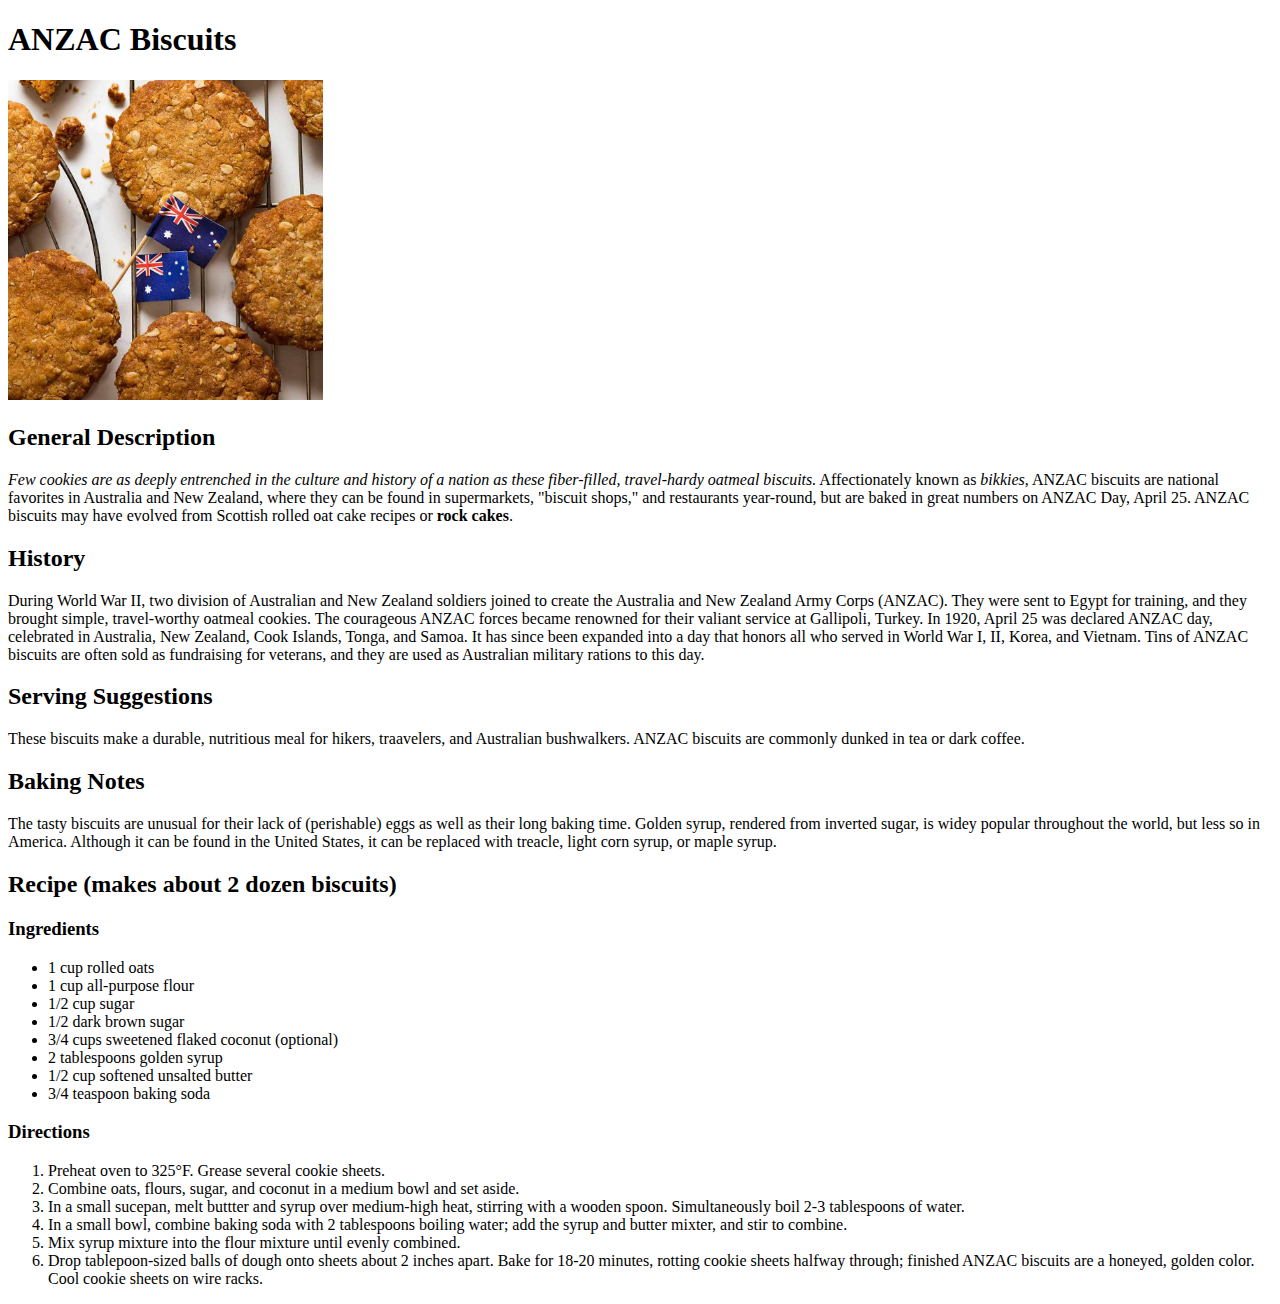
==== recipes/anzac_biscuits.html @ 60a8ad4e "finish odin recipes" ====
<!DOCTYPE html>
<html lang="en">
<head>
    <meta charset="UTF-8">
    <meta http-equiv="X-UA-Compatible" content="IE=edge">
    <meta name="viewport" content="width=device-width, initial-scale=1.0">
    <title>ANZAC Biscuits</title>
</head>
<body>
    <h1>ANZAC Biscuits</h1>
    <img src="../images/Anzac-Biscuits.jpg" style="max-height: 20em;">
    <h2>General Description</h2>
    <p>
        <em>Few cookies are as deeply entrenched in the culture and history of a nation as these fiber-filled, travel-hardy oatmeal biscuits.</em>
        Affectionately known as <em>bikkies</em>, ANZAC biscuits are national favorites in Australia and New Zealand, where they can be found in supermarkets, 
        "biscuit shops," and restaurants year-round, but are baked in great numbers on ANZAC Day, April 25. ANZAC biscuits may have evolved from Scottish rolled
        oat cake recipes or <strong>rock cakes</strong>.
    </p>
    <h2>History</h2>
    <p>
        During World War II, two division of Australian and New Zealand soldiers joined to create the Australia and New Zealand Army Corps (ANZAC). They were sent 
        to Egypt for training, and they brought simple, travel-worthy oatmeal cookies. The courageous ANZAC forces became renowned for their valiant service at 
        Gallipoli, Turkey. In 1920, April 25 was declared ANZAC day, celebrated in Australia, New Zealand, Cook Islands, Tonga, and Samoa. It has since been expanded
        into a day that honors all who served in World War I, II, Korea, and Vietnam. Tins of ANZAC biscuits are often sold as fundraising for veterans, and they are 
        used as Australian military rations to this day.
    </p>
    <h2>Serving Suggestions</h2>
    <p>
        These biscuits make a durable, nutritious meal for hikers, traavelers, and Australian bushwalkers. ANZAC biscuits are commonly dunked in tea or dark coffee.
    </p>
    <h2>Baking Notes</h2>
    <p>
        The tasty biscuits are unusual for their lack of (perishable) eggs as well as their long baking time. Golden syrup, rendered from inverted sugar, is widey
        popular throughout the world, but less so in America. Although it can be found in the United States, it can be replaced with treacle, light corn syrup, or
        maple syrup.
    </p>
    <h2>Recipe (makes about 2 dozen biscuits)</h2>
    <h3>Ingredients</h3>
    <ul>
        <li>1 cup rolled oats</li>
        <li>1 cup all-purpose flour</li>
        <li>1/2 cup sugar</li>
        <li>1/2 dark brown sugar</li>
        <li>3/4 cups sweetened flaked coconut (optional)</li>
        <li>2 tablespoons golden syrup</li>
        <li>1/2 cup softened unsalted butter</li>
        <li>3/4 teaspoon baking soda</li>
    </ul>
    <h3>Directions</h3>
    <ol>
        <li>Preheat oven to 325&deg;F. Grease several cookie sheets.</li>
        <li>Combine oats, flours, sugar, and coconut in a medium bowl and set aside.</li>
        <li>In a small sucepan, melt buttter and syrup over medium-high heat, stirring with a wooden spoon. Simultaneously boil 2-3 tablespoons of water.</li>
        <li>In a small bowl, combine baking soda with 2 tablespoons boiling water; add the syrup and butter mixter, and stir to combine.</li>
        <li>Mix syrup mixture into the flour mixture until evenly combined.</li>
        <li>
            Drop tablepoon-sized balls of dough onto sheets about 2 inches apart. Bake for 18-20 minutes, rotting cookie sheets halfway through; finished 
            ANZAC biscuits are a honeyed, golden color. Cool cookie sheets on wire racks.
        </li>
    </ol>
</body>
</html>
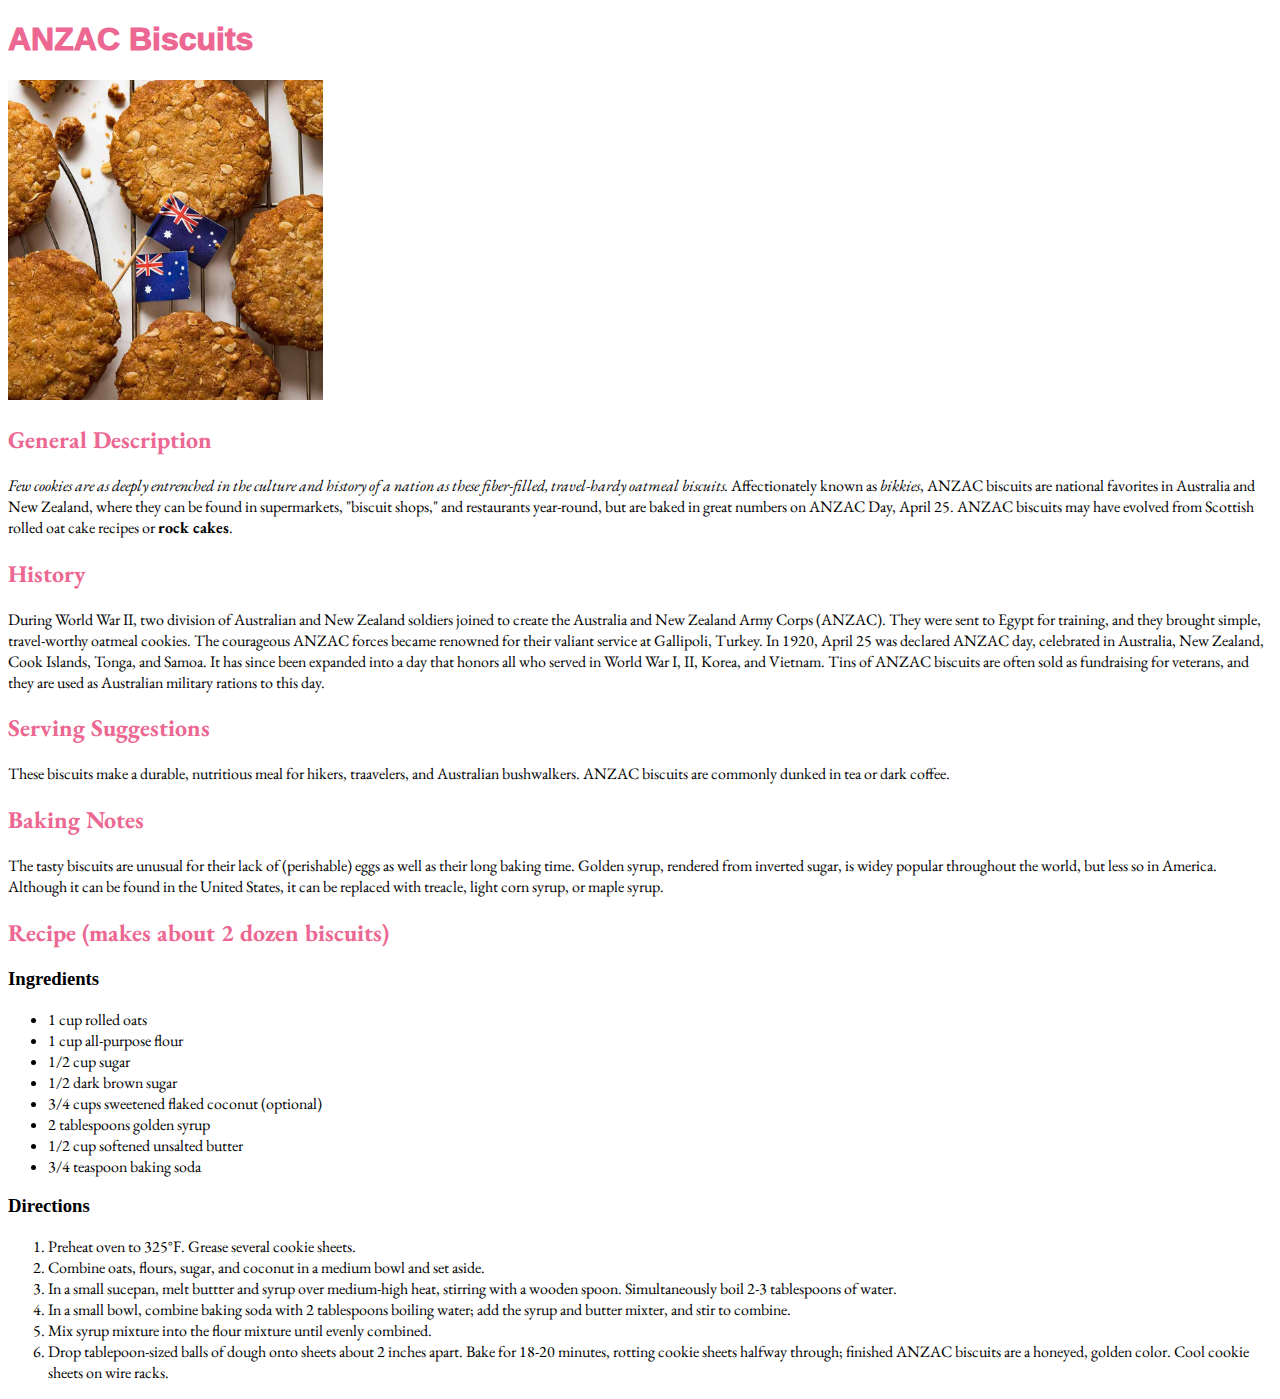
==== commit b20c6f8e: "Apply styles using CSS" ====
--- a/recipes/anzac_biscuits.html
+++ b/recipes/anzac_biscuits.html
@@ -5,9 +5,13 @@
     <meta http-equiv="X-UA-Compatible" content="IE=edge">
     <meta name="viewport" content="width=device-width, initial-scale=1.0">
     <title>ANZAC Biscuits</title>
+    <link rel="preconnect" href="https://fonts.googleapis.com">
+    <link rel="preconnect" href="https://fonts.gstatic.com" crossorigin>
+    <link href="https://fonts.googleapis.com/css2?family=EB+Garamond&display=swap" rel="stylesheet">
+    <link rel="stylesheet" href="../style.css">
 </head>
 <body>
-    <h1>ANZAC Biscuits</h1>
+    <h1 class="title">ANZAC Biscuits</h1>
     <img src="../images/Anzac-Biscuits.jpg" style="max-height: 20em;">
     <h2>General Description</h2>
     <p>
--- a/style.css
+++ b/style.css
@@ -0,0 +1,14 @@
+.title {
+    font-family: 'Impact', sans-serif;
+    font-weight: 1000;
+    color: #EC6792;
+}
+
+h2 {
+    font-family: 'EB Garamond', serif;
+    color: #EC6792;
+}
+
+p, li {
+    font-family: 'EB Garamond', serif;
+}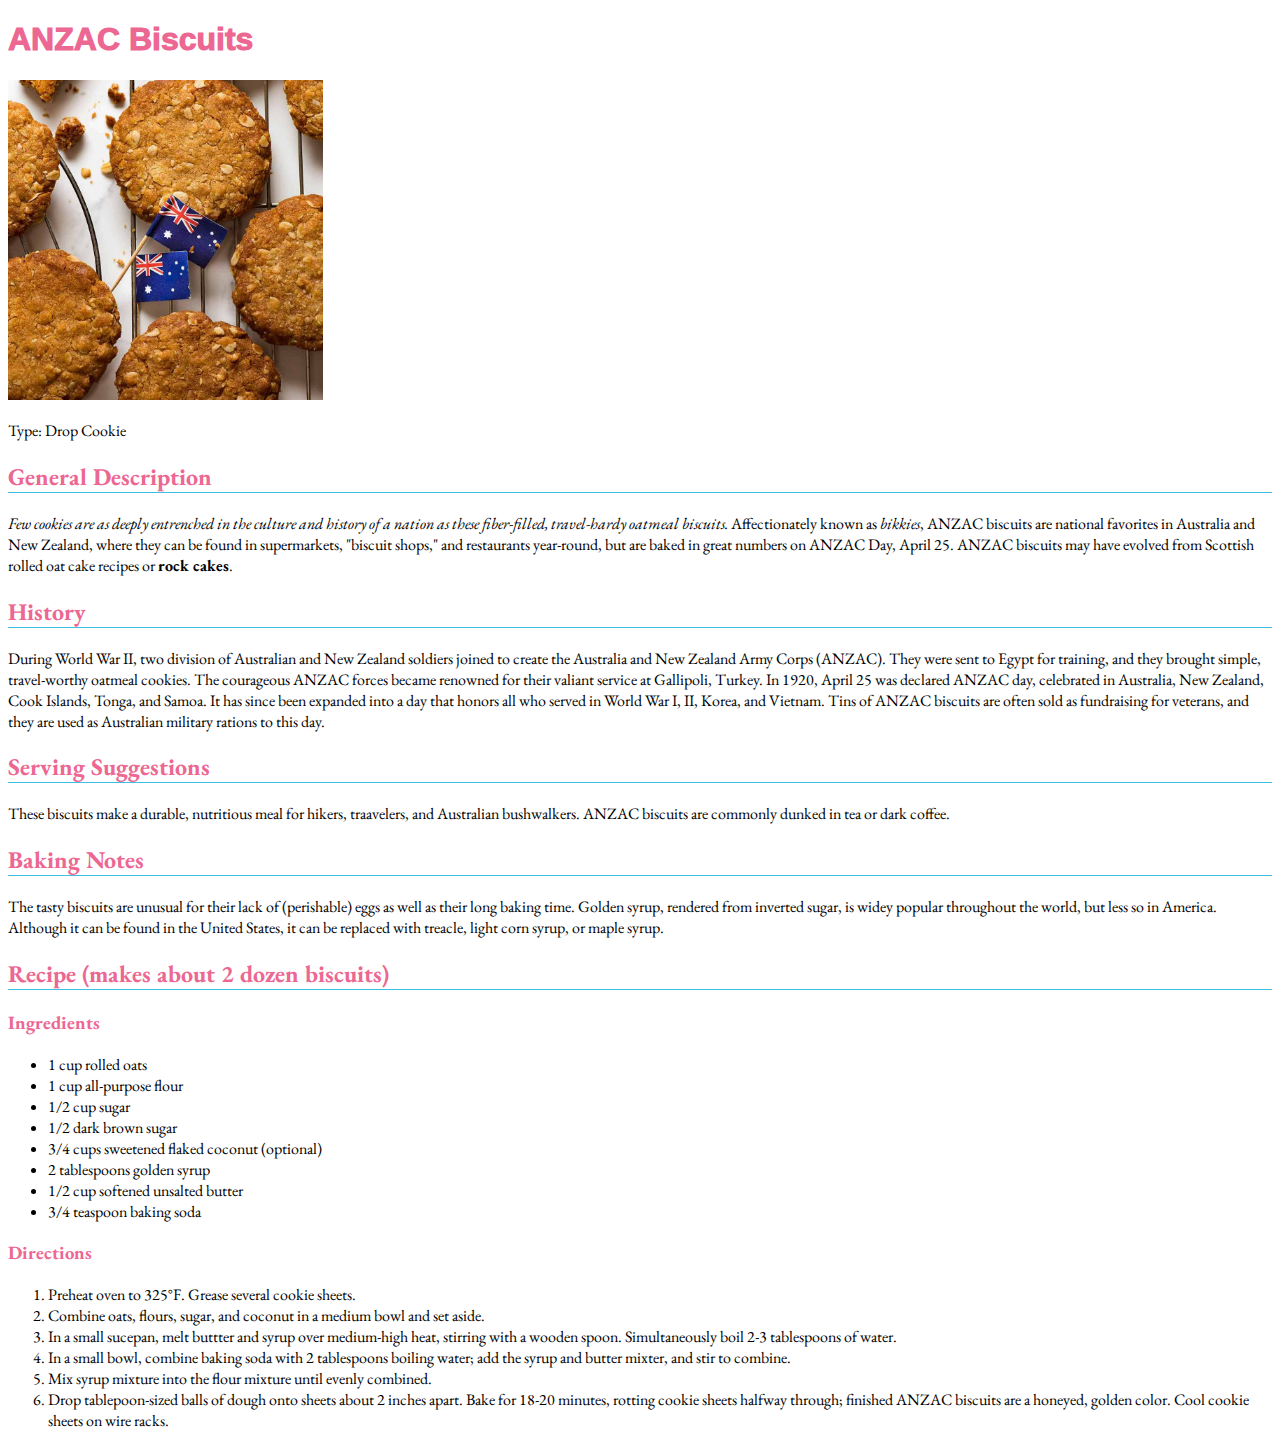
==== commit 14399346: "Add ladyfingers to the list of cookies" ====
--- a/recipes/anzac_biscuits.html
+++ b/recipes/anzac_biscuits.html
@@ -1,66 +1,67 @@
 <!DOCTYPE html>
 <html lang="en">
-<head>
-    <meta charset="UTF-8">
-    <meta http-equiv="X-UA-Compatible" content="IE=edge">
-    <meta name="viewport" content="width=device-width, initial-scale=1.0">
-    <title>ANZAC Biscuits</title>
-    <link rel="preconnect" href="https://fonts.googleapis.com">
-    <link rel="preconnect" href="https://fonts.gstatic.com" crossorigin>
-    <link href="https://fonts.googleapis.com/css2?family=EB+Garamond&display=swap" rel="stylesheet">
-    <link rel="stylesheet" href="../style.css">
-</head>
-<body>
-    <h1 class="title">ANZAC Biscuits</h1>
-    <img src="../images/Anzac-Biscuits.jpg" style="max-height: 20em;">
-    <h2>General Description</h2>
-    <p>
-        <em>Few cookies are as deeply entrenched in the culture and history of a nation as these fiber-filled, travel-hardy oatmeal biscuits.</em>
-        Affectionately known as <em>bikkies</em>, ANZAC biscuits are national favorites in Australia and New Zealand, where they can be found in supermarkets, 
-        "biscuit shops," and restaurants year-round, but are baked in great numbers on ANZAC Day, April 25. ANZAC biscuits may have evolved from Scottish rolled
-        oat cake recipes or <strong>rock cakes</strong>.
-    </p>
-    <h2>History</h2>
-    <p>
-        During World War II, two division of Australian and New Zealand soldiers joined to create the Australia and New Zealand Army Corps (ANZAC). They were sent 
-        to Egypt for training, and they brought simple, travel-worthy oatmeal cookies. The courageous ANZAC forces became renowned for their valiant service at 
-        Gallipoli, Turkey. In 1920, April 25 was declared ANZAC day, celebrated in Australia, New Zealand, Cook Islands, Tonga, and Samoa. It has since been expanded
-        into a day that honors all who served in World War I, II, Korea, and Vietnam. Tins of ANZAC biscuits are often sold as fundraising for veterans, and they are 
-        used as Australian military rations to this day.
-    </p>
-    <h2>Serving Suggestions</h2>
-    <p>
-        These biscuits make a durable, nutritious meal for hikers, traavelers, and Australian bushwalkers. ANZAC biscuits are commonly dunked in tea or dark coffee.
-    </p>
-    <h2>Baking Notes</h2>
-    <p>
-        The tasty biscuits are unusual for their lack of (perishable) eggs as well as their long baking time. Golden syrup, rendered from inverted sugar, is widey
-        popular throughout the world, but less so in America. Although it can be found in the United States, it can be replaced with treacle, light corn syrup, or
-        maple syrup.
-    </p>
-    <h2>Recipe (makes about 2 dozen biscuits)</h2>
-    <h3>Ingredients</h3>
-    <ul>
-        <li>1 cup rolled oats</li>
-        <li>1 cup all-purpose flour</li>
-        <li>1/2 cup sugar</li>
-        <li>1/2 dark brown sugar</li>
-        <li>3/4 cups sweetened flaked coconut (optional)</li>
-        <li>2 tablespoons golden syrup</li>
-        <li>1/2 cup softened unsalted butter</li>
-        <li>3/4 teaspoon baking soda</li>
-    </ul>
-    <h3>Directions</h3>
-    <ol>
-        <li>Preheat oven to 325&deg;F. Grease several cookie sheets.</li>
-        <li>Combine oats, flours, sugar, and coconut in a medium bowl and set aside.</li>
-        <li>In a small sucepan, melt buttter and syrup over medium-high heat, stirring with a wooden spoon. Simultaneously boil 2-3 tablespoons of water.</li>
-        <li>In a small bowl, combine baking soda with 2 tablespoons boiling water; add the syrup and butter mixter, and stir to combine.</li>
-        <li>Mix syrup mixture into the flour mixture until evenly combined.</li>
-        <li>
-            Drop tablepoon-sized balls of dough onto sheets about 2 inches apart. Bake for 18-20 minutes, rotting cookie sheets halfway through; finished 
-            ANZAC biscuits are a honeyed, golden color. Cool cookie sheets on wire racks.
-        </li>
-    </ol>
-</body>
+    <head>
+        <meta charset="UTF-8">
+        <meta http-equiv="X-UA-Compatible" content="IE=edge">
+        <meta name="viewport" content="width=device-width, initial-scale=1.0">
+        <title>ANZAC Biscuits</title>
+        <link rel="preconnect" href="https://fonts.googleapis.com">
+        <link rel="preconnect" href="https://fonts.gstatic.com" crossorigin>
+        <link href="https://fonts.googleapis.com/css2?family=EB+Garamond&display=swap" rel="stylesheet">
+        <link rel="stylesheet" href="../style.css">
+    </head>
+    <body>
+        <h1 class="title">ANZAC Biscuits</h1>
+        <img src="../images/Anzac-Biscuits.jpg">
+        <p>Type: Drop Cookie</p>
+        <h2 class="page-content">General Description</h2>
+        <p>
+            <em>Few cookies are as deeply entrenched in the culture and history of a nation as these fiber-filled, travel-hardy oatmeal biscuits.</em>
+            Affectionately known as <em>bikkies</em>, ANZAC biscuits are national favorites in Australia and New Zealand, where they can be found in supermarkets, 
+            "biscuit shops," and restaurants year-round, but are baked in great numbers on ANZAC Day, April 25. ANZAC biscuits may have evolved from Scottish rolled
+            oat cake recipes or <strong>rock cakes</strong>.
+        </p>
+        <h2 class="page-content">History</h2>
+        <p>
+            During World War II, two division of Australian and New Zealand soldiers joined to create the Australia and New Zealand Army Corps (ANZAC). They were sent 
+            to Egypt for training, and they brought simple, travel-worthy oatmeal cookies. The courageous ANZAC forces became renowned for their valiant service at 
+            Gallipoli, Turkey. In 1920, April 25 was declared ANZAC day, celebrated in Australia, New Zealand, Cook Islands, Tonga, and Samoa. It has since been expanded
+            into a day that honors all who served in World War I, II, Korea, and Vietnam. Tins of ANZAC biscuits are often sold as fundraising for veterans, and they are 
+            used as Australian military rations to this day.
+        </p>
+        <h2 class="page-content">Serving Suggestions</h2>
+        <p>
+            These biscuits make a durable, nutritious meal for hikers, traavelers, and Australian bushwalkers. ANZAC biscuits are commonly dunked in tea or dark coffee.
+        </p>
+        <h2 class="page-content">Baking Notes</h2>
+        <p>
+            The tasty biscuits are unusual for their lack of (perishable) eggs as well as their long baking time. Golden syrup, rendered from inverted sugar, is widey
+            popular throughout the world, but less so in America. Although it can be found in the United States, it can be replaced with treacle, light corn syrup, or
+            maple syrup.
+        </p>
+        <h2 class="page-content">Recipe (makes about 2 dozen biscuits)</h2>
+        <h3>Ingredients</h3>
+        <ul>
+            <li>1 cup rolled oats</li>
+            <li>1 cup all-purpose flour</li>
+            <li>1/2 cup sugar</li>
+            <li>1/2 dark brown sugar</li>
+            <li>3/4 cups sweetened flaked coconut (optional)</li>
+            <li>2 tablespoons golden syrup</li>
+            <li>1/2 cup softened unsalted butter</li>
+            <li>3/4 teaspoon baking soda</li>
+        </ul>
+        <h3>Directions</h3>
+        <ol>
+            <li>Preheat oven to 325&deg;F. Grease several cookie sheets.</li>
+            <li>Combine oats, flours, sugar, and coconut in a medium bowl and set aside.</li>
+            <li>In a small sucepan, melt buttter and syrup over medium-high heat, stirring with a wooden spoon. Simultaneously boil 2-3 tablespoons of water.</li>
+            <li>In a small bowl, combine baking soda with 2 tablespoons boiling water; add the syrup and butter mixter, and stir to combine.</li>
+            <li>Mix syrup mixture into the flour mixture until evenly combined.</li>
+            <li>
+                Drop tablepoon-sized balls of dough onto sheets about 2 inches apart. Bake for 18-20 minutes, rotting cookie sheets halfway through; finished 
+                ANZAC biscuits are a honeyed, golden color. Cool cookie sheets on wire racks.
+            </li>
+        </ol>
+    </body>
 </html>--- a/style.css
+++ b/style.css
@@ -4,11 +4,20 @@
     color: #EC6792;
 }
 
-h2 {
+h2, h3, h4 {
     font-family: 'EB Garamond', serif;
     color: #EC6792;
 }
 
+.page-content {
+    border-bottom: 1px solid #3EC0E4;
+}
+
 p, li {
     font-family: 'EB Garamond', serif;
+}
+
+img {
+    width: auto;
+    height: 20em;
 }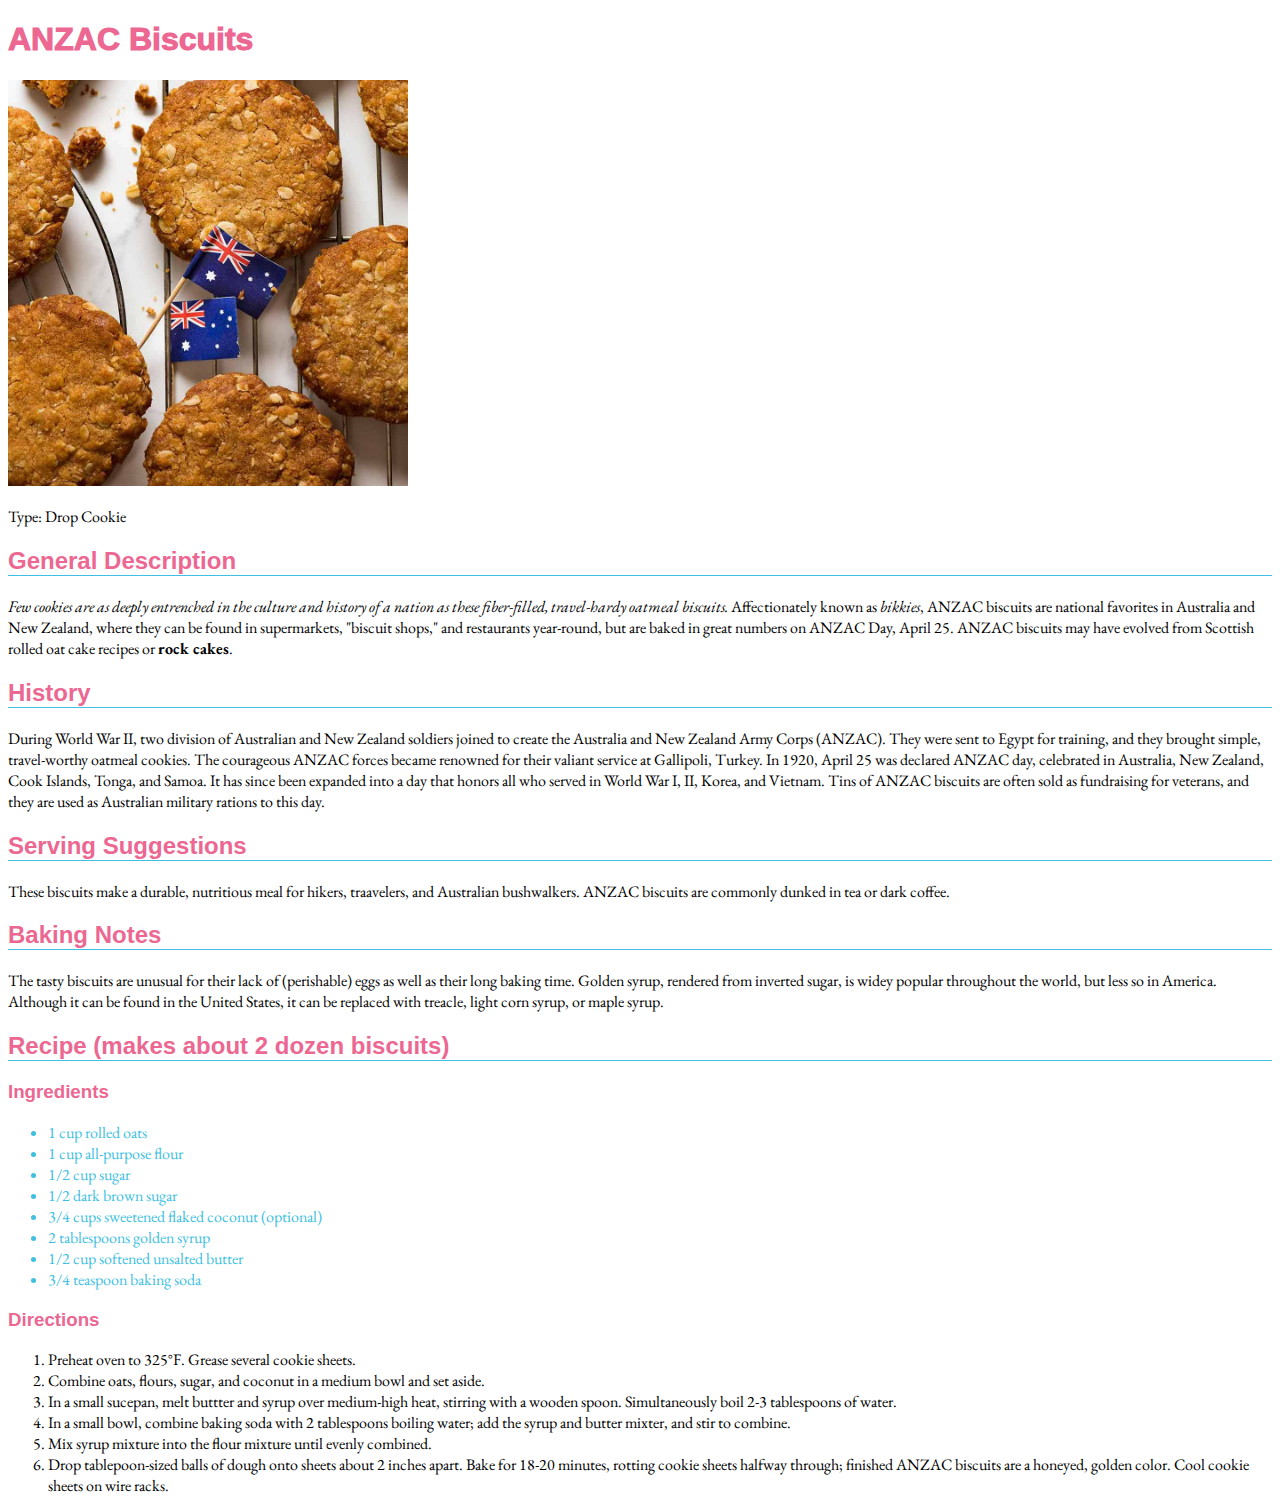
==== commit 7ee4a81c: "Add More Styles" ====
--- a/recipes/anzac_biscuits.html
+++ b/recipes/anzac_biscuits.html
@@ -12,7 +12,7 @@
     </head>
     <body>
         <h1 class="title">ANZAC Biscuits</h1>
-        <img src="../images/Anzac-Biscuits.jpg">
+        <img class="cookie-img" src="../images/Anzac-Biscuits.jpg">
         <p>Type: Drop Cookie</p>
         <h2 class="page-content">General Description</h2>
         <p>
@@ -41,7 +41,7 @@
         </p>
         <h2 class="page-content">Recipe (makes about 2 dozen biscuits)</h2>
         <h3>Ingredients</h3>
-        <ul>
+        <ul class="ingredients-list">
             <li>1 cup rolled oats</li>
             <li>1 cup all-purpose flour</li>
             <li>1/2 cup sugar</li>
--- a/style.css
+++ b/style.css
@@ -1,16 +1,26 @@
+#recipes-list {
+    list-style: none;
+}
+
 .title {
-    font-family: 'Impact', sans-serif;
+    font-family: 'Franklin Gothic', sans-serif;
     font-weight: 1000;
     color: #EC6792;
 }
 
-h2, h3, h4 {
-    font-family: 'EB Garamond', serif;
+.page-content {
     color: #EC6792;
+    border-bottom: 1px solid #40BFE2;
 }
 
-.page-content {
-    border-bottom: 1px solid #3EC0E4;
+.cookie-img {
+    max-width: 400px;
+    height: auto;
+}
+
+h2, h3, h4 {
+    font-family: 'Franklin Gothic', sans-serif;
+    color: #EC6792;
 }
 
 p, li {
@@ -20,4 +30,17 @@
 img {
     width: auto;
     height: 20em;
+}
+
+a {
+    color: #40BFE2;
+    text-decoration: none;
+}
+
+a:hover {
+    color: #EC6792;
+}
+
+.ingredients-list li {
+    color: #40BFE2;
 }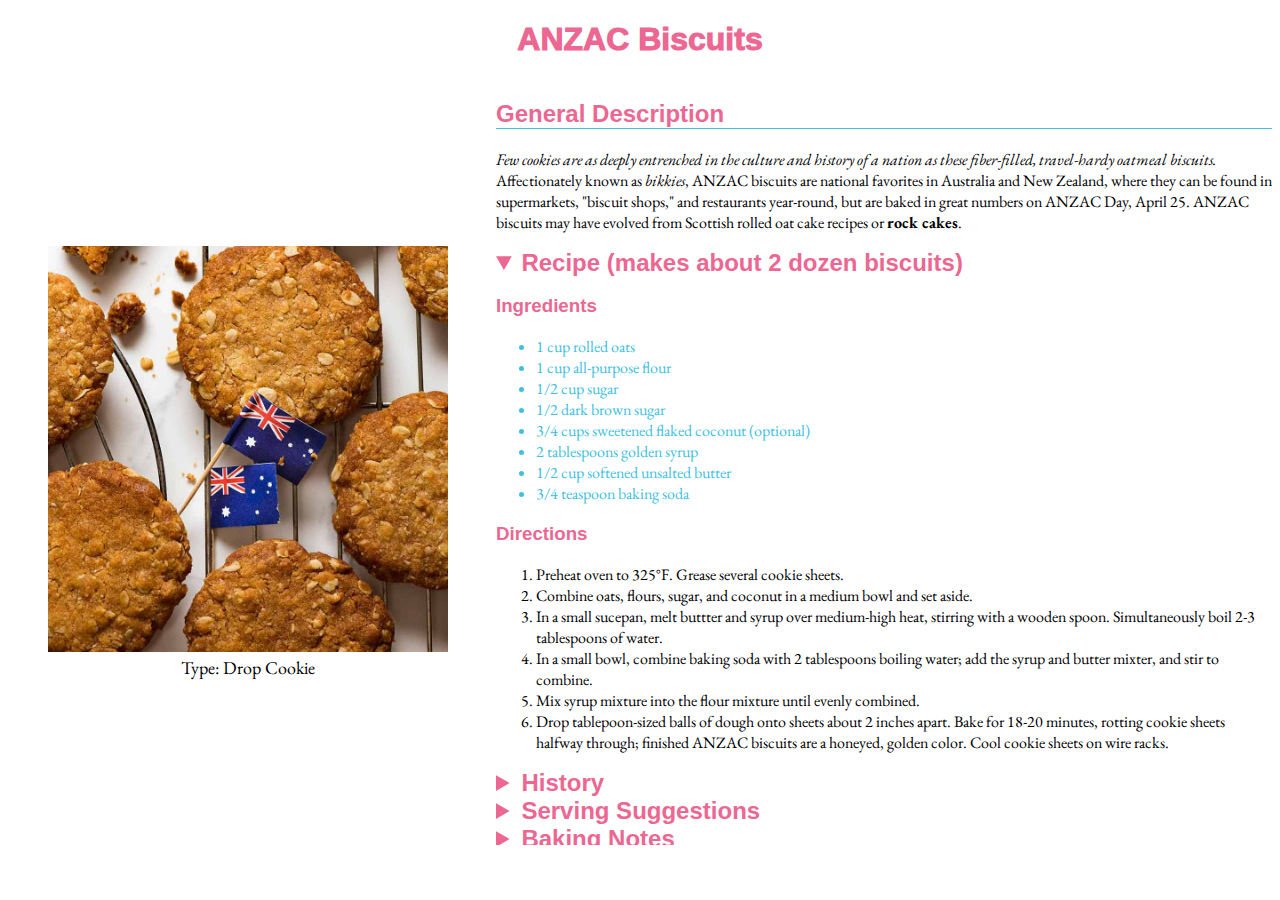
==== commit 22ec8827: "Implement a new layout for recipe pages" ====
--- a/recipes/anzac_biscuits.html
+++ b/recipes/anzac_biscuits.html
@@ -12,56 +12,70 @@
     </head>
     <body>
         <h1 class="title">ANZAC Biscuits</h1>
-        <img class="cookie-img" src="../images/Anzac-Biscuits.jpg">
-        <p>Type: Drop Cookie</p>
-        <h2 class="page-content">General Description</h2>
-        <p>
-            <em>Few cookies are as deeply entrenched in the culture and history of a nation as these fiber-filled, travel-hardy oatmeal biscuits.</em>
-            Affectionately known as <em>bikkies</em>, ANZAC biscuits are national favorites in Australia and New Zealand, where they can be found in supermarkets, 
-            "biscuit shops," and restaurants year-round, but are baked in great numbers on ANZAC Day, April 25. ANZAC biscuits may have evolved from Scottish rolled
-            oat cake recipes or <strong>rock cakes</strong>.
-        </p>
-        <h2 class="page-content">History</h2>
-        <p>
-            During World War II, two division of Australian and New Zealand soldiers joined to create the Australia and New Zealand Army Corps (ANZAC). They were sent 
-            to Egypt for training, and they brought simple, travel-worthy oatmeal cookies. The courageous ANZAC forces became renowned for their valiant service at 
-            Gallipoli, Turkey. In 1920, April 25 was declared ANZAC day, celebrated in Australia, New Zealand, Cook Islands, Tonga, and Samoa. It has since been expanded
-            into a day that honors all who served in World War I, II, Korea, and Vietnam. Tins of ANZAC biscuits are often sold as fundraising for veterans, and they are 
-            used as Australian military rations to this day.
-        </p>
-        <h2 class="page-content">Serving Suggestions</h2>
-        <p>
-            These biscuits make a durable, nutritious meal for hikers, traavelers, and Australian bushwalkers. ANZAC biscuits are commonly dunked in tea or dark coffee.
-        </p>
-        <h2 class="page-content">Baking Notes</h2>
-        <p>
-            The tasty biscuits are unusual for their lack of (perishable) eggs as well as their long baking time. Golden syrup, rendered from inverted sugar, is widey
-            popular throughout the world, but less so in America. Although it can be found in the United States, it can be replaced with treacle, light corn syrup, or
-            maple syrup.
-        </p>
-        <h2 class="page-content">Recipe (makes about 2 dozen biscuits)</h2>
-        <h3>Ingredients</h3>
-        <ul class="ingredients-list">
-            <li>1 cup rolled oats</li>
-            <li>1 cup all-purpose flour</li>
-            <li>1/2 cup sugar</li>
-            <li>1/2 dark brown sugar</li>
-            <li>3/4 cups sweetened flaked coconut (optional)</li>
-            <li>2 tablespoons golden syrup</li>
-            <li>1/2 cup softened unsalted butter</li>
-            <li>3/4 teaspoon baking soda</li>
-        </ul>
-        <h3>Directions</h3>
-        <ol>
-            <li>Preheat oven to 325&deg;F. Grease several cookie sheets.</li>
-            <li>Combine oats, flours, sugar, and coconut in a medium bowl and set aside.</li>
-            <li>In a small sucepan, melt buttter and syrup over medium-high heat, stirring with a wooden spoon. Simultaneously boil 2-3 tablespoons of water.</li>
-            <li>In a small bowl, combine baking soda with 2 tablespoons boiling water; add the syrup and butter mixter, and stir to combine.</li>
-            <li>Mix syrup mixture into the flour mixture until evenly combined.</li>
-            <li>
-                Drop tablepoon-sized balls of dough onto sheets about 2 inches apart. Bake for 18-20 minutes, rotting cookie sheets halfway through; finished 
-                ANZAC biscuits are a honeyed, golden color. Cool cookie sheets on wire racks.
-            </li>
-        </ol>
+        <div class="flex-container">
+            <figure>
+                <img class="cookie-img" src="../images/Anzac-Biscuits.jpg">
+                <figcaption>Type: Drop Cookie</figcaption>
+            </figure>
+            <div class="info-list">
+                <h2 class="page-content">General Description</h2>
+                <p>
+                    <em>Few cookies are as deeply entrenched in the culture and history of a nation as these fiber-filled, travel-hardy oatmeal biscuits.</em>
+                    Affectionately known as <em>bikkies</em>, ANZAC biscuits are national favorites in Australia and New Zealand, where they can be found in supermarkets, 
+                    "biscuit shops," and restaurants year-round, but are baked in great numbers on ANZAC Day, April 25. ANZAC biscuits may have evolved from Scottish rolled
+                    oat cake recipes or <strong>rock cakes</strong>.
+                </p>
+                <details open>
+                    <summary>Recipe (makes about 2 dozen biscuits)</summary>
+                    <h3>Ingredients</h3>
+                    <ul class="ingredients-list">
+                        <li>1 cup rolled oats</li>
+                        <li>1 cup all-purpose flour</li>
+                        <li>1/2 cup sugar</li>
+                        <li>1/2 dark brown sugar</li>
+                        <li>3/4 cups sweetened flaked coconut (optional)</li>
+                        <li>2 tablespoons golden syrup</li>
+                        <li>1/2 cup softened unsalted butter</li>
+                        <li>3/4 teaspoon baking soda</li>
+                    </ul>
+                    <h3>Directions</h3>
+                    <ol>
+                        <li>Preheat oven to 325&deg;F. Grease several cookie sheets.</li>
+                        <li>Combine oats, flours, sugar, and coconut in a medium bowl and set aside.</li>
+                        <li>In a small sucepan, melt buttter and syrup over medium-high heat, stirring with a wooden spoon. Simultaneously boil 2-3 tablespoons of water.</li>
+                        <li>In a small bowl, combine baking soda with 2 tablespoons boiling water; add the syrup and butter mixter, and stir to combine.</li>
+                        <li>Mix syrup mixture into the flour mixture until evenly combined.</li>
+                        <li>
+                            Drop tablepoon-sized balls of dough onto sheets about 2 inches apart. Bake for 18-20 minutes, rotting cookie sheets halfway through; finished 
+                            ANZAC biscuits are a honeyed, golden color. Cool cookie sheets on wire racks.
+                        </li>
+                    </ol>
+                </details>
+                <details>
+                    <summary> History</summary>
+                    <p>
+                        During World War II, two division of Australian and New Zealand soldiers joined to create the Australia and New Zealand Army Corps (ANZAC). They were sent 
+                        to Egypt for training, and they brought simple, travel-worthy oatmeal cookies. The courageous ANZAC forces became renowned for their valiant service at 
+                        Gallipoli, Turkey. In 1920, April 25 was declared ANZAC day, celebrated in Australia, New Zealand, Cook Islands, Tonga, and Samoa. It has since been expanded
+                        into a day that honors all who served in World War I, II, Korea, and Vietnam. Tins of ANZAC biscuits are often sold as fundraising for veterans, and they are 
+                        used as Australian military rations to this day.
+                    </p>
+                </details>
+                <details>
+                    <summary>Serving Suggestions</summary>
+                    <p>
+                        These biscuits make a durable, nutritious meal for hikers, traavelers, and Australian bushwalkers. ANZAC biscuits are commonly dunked in tea or dark coffee.
+                    </p>
+                </details>
+                <details>
+                    <summary>Baking Notes</summary>.
+                    <p>
+                        The tasty biscuits are unusual for their lack of (perishable) eggs as well as their long baking time. Golden syrup, rendered from inverted sugar, is widey
+                        popular throughout the world, but less so in America. Although it can be found in the United States, it can be replaced with treacle, light corn syrup, or
+                        maple syrup.
+                    </p>
+                </details>
+            </div>
+        </div>
     </body>
 </html>--- a/style.css
+++ b/style.css
@@ -6,6 +6,7 @@
     font-family: 'Franklin Gothic', sans-serif;
     font-weight: 1000;
     color: #EC6792;
+    text-align: center;
 }
 
 .page-content {
@@ -16,6 +17,33 @@
 .cookie-img {
     max-width: 400px;
     height: auto;
+}
+
+.flex-container {
+    display: flex;
+    gap: 8px;
+    align-items: center;
+}
+
+.info-list {
+    height: 85vh;
+    overflow-y: auto;
+}
+
+figcaption {
+    font-family: 'EB Garamond', serif;
+    font-size: 18px;
+    text-align: center;
+}
+
+details[open] {
+}
+
+details > summary {
+    font-family: 'Franklin Gothic', sans-serif;
+    font-size: 1.5em;
+    color: #EC6792;
+    font-weight: bold;
 }
 
 h2, h3, h4 {
@@ -35,10 +63,12 @@
 a {
     color: #40BFE2;
     text-decoration: none;
+    font-weight: bold;
 }
 
 a:hover {
     color: #EC6792;
+    font-weight: bold;
 }
 
 .ingredients-list li {
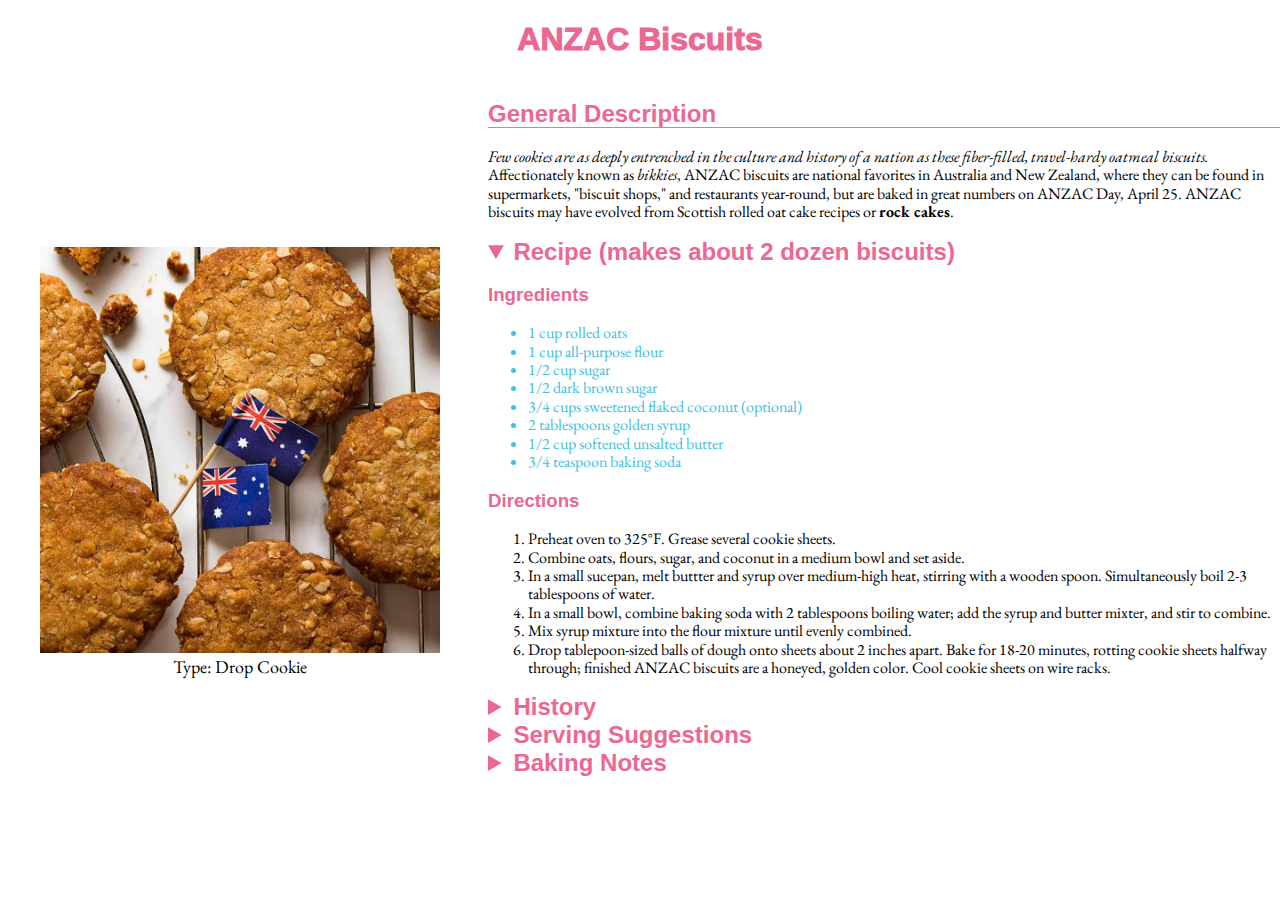
==== commit aa1e8fc5: "Normalize CSS using modern-normalize" ====
--- a/recipes/anzac_biscuits.html
+++ b/recipes/anzac_biscuits.html
@@ -8,7 +8,7 @@
         <link rel="preconnect" href="https://fonts.googleapis.com">
         <link rel="preconnect" href="https://fonts.gstatic.com" crossorigin>
         <link href="https://fonts.googleapis.com/css2?family=EB+Garamond&display=swap" rel="stylesheet">
-        <link rel="stylesheet" href="../style.css">
+        <link rel="stylesheet" href="../styles/style.css">
     </head>
     <body>
         <h1 class="title">ANZAC Biscuits</h1>
--- a/styles/style.css
+++ b/styles/style.css
@@ -0,0 +1,78 @@
+@import url('modern-normalize.css');
+
+#recipes-list {
+    list-style: none;
+}
+
+.title {
+    font-family: 'Franklin Gothic', sans-serif;
+    font-weight: 1000;
+    color: #EC6792;
+    text-align: center;
+}
+
+.page-content {
+    color: #EC6792;
+    border-bottom: 1px solid #40BFE2;
+}
+
+.cookie-img {
+    max-width: 400px;
+    height: auto;
+}
+
+.flex-container {
+    display: flex;
+    gap: 8px;
+    align-items: center;
+}
+
+.info-list {
+    height: 85vh;
+    overflow-y: auto;
+}
+
+figcaption {
+    font-family: 'EB Garamond', serif;
+    font-size: 18px;
+    text-align: center;
+}
+
+details[open] {
+}
+
+details > summary {
+    font-family: 'Franklin Gothic', sans-serif;
+    font-size: 1.5em;
+    color: #EC6792;
+    font-weight: bold;
+}
+
+h2, h3, h4 {
+    font-family: 'Franklin Gothic', sans-serif;
+    color: #EC6792;
+}
+
+p, li {
+    font-family: 'EB Garamond', serif;
+}
+
+img {
+    width: auto;
+    height: 20em;
+}
+
+a {
+    color: #40BFE2;
+    text-decoration: none;
+    font-weight: bold;
+}
+
+a:hover {
+    color: #EC6792;
+    font-weight: bold;
+}
+
+.ingredients-list li {
+    color: #40BFE2;
+}